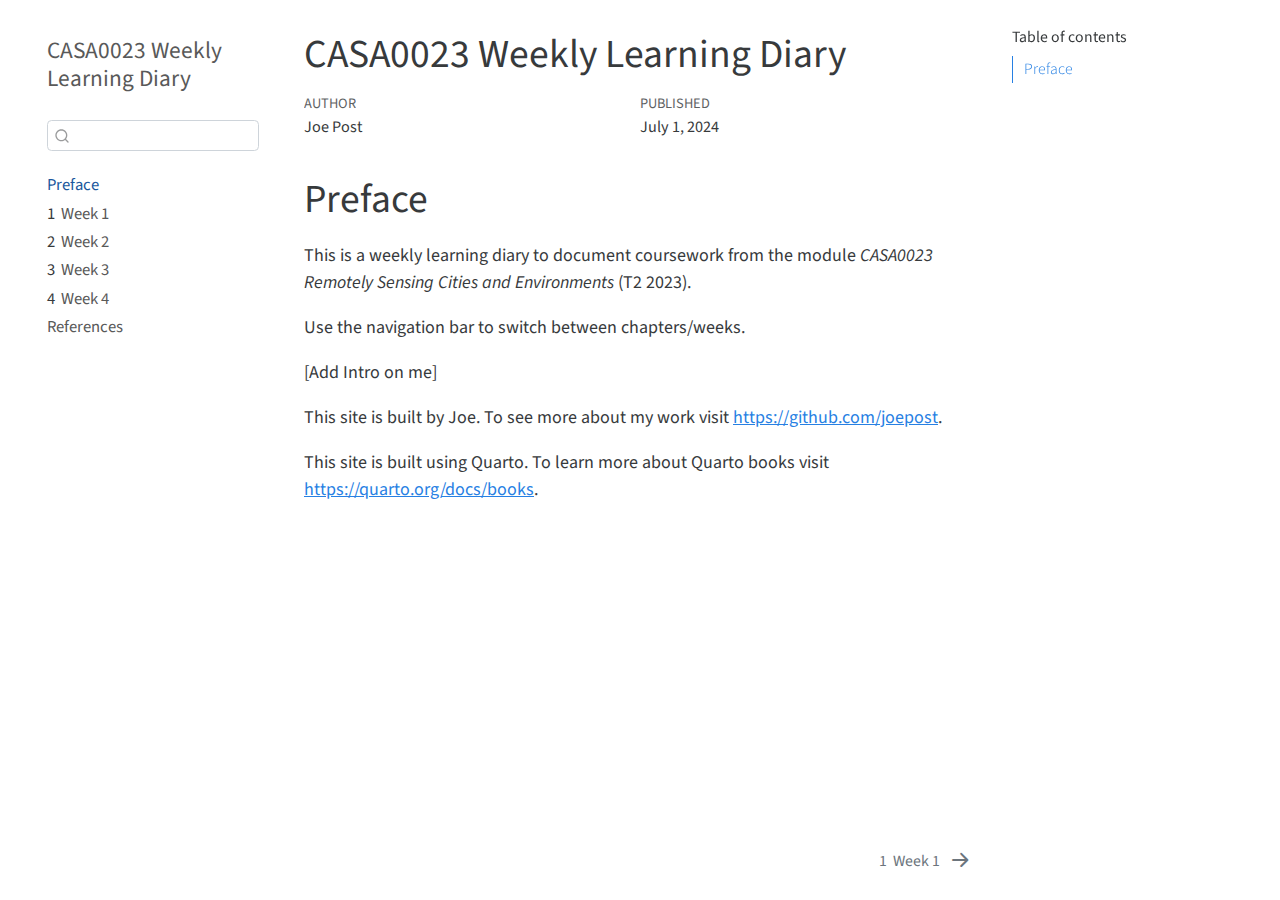
==== docs/index.html @ bc5724bc "clean up week 3 template" ====
<!DOCTYPE html>
<html xmlns="http://www.w3.org/1999/xhtml" lang="en" xml:lang="en"><head>

<meta charset="utf-8">
<meta name="generator" content="quarto-1.1.251">

<meta name="viewport" content="width=device-width, initial-scale=1.0, user-scalable=yes">

<meta name="author" content="Joe Post">
<meta name="dcterms.date" content="2024-07-01">

<title>CASA0023 Weekly Learning Diary</title>
<style>
code{white-space: pre-wrap;}
span.smallcaps{font-variant: small-caps;}
div.columns{display: flex; gap: min(4vw, 1.5em);}
div.column{flex: auto; overflow-x: auto;}
div.hanging-indent{margin-left: 1.5em; text-indent: -1.5em;}
ul.task-list{list-style: none;}
ul.task-list li input[type="checkbox"] {
  width: 0.8em;
  margin: 0 0.8em 0.2em -1.6em;
  vertical-align: middle;
}
</style>


<script src="site_libs/quarto-nav/quarto-nav.js"></script>
<script src="site_libs/quarto-nav/headroom.min.js"></script>
<script src="site_libs/clipboard/clipboard.min.js"></script>
<script src="site_libs/quarto-search/autocomplete.umd.js"></script>
<script src="site_libs/quarto-search/fuse.min.js"></script>
<script src="site_libs/quarto-search/quarto-search.js"></script>
<meta name="quarto:offset" content="./">
<link href="./week1.html" rel="next">
<script src="site_libs/quarto-html/quarto.js"></script>
<script src="site_libs/quarto-html/popper.min.js"></script>
<script src="site_libs/quarto-html/tippy.umd.min.js"></script>
<script src="site_libs/quarto-html/anchor.min.js"></script>
<link href="site_libs/quarto-html/tippy.css" rel="stylesheet">
<link href="site_libs/quarto-html/quarto-syntax-highlighting.css" rel="stylesheet" id="quarto-text-highlighting-styles">
<script src="site_libs/bootstrap/bootstrap.min.js"></script>
<link href="site_libs/bootstrap/bootstrap-icons.css" rel="stylesheet">
<link href="site_libs/bootstrap/bootstrap.min.css" rel="stylesheet" id="quarto-bootstrap" data-mode="light">
<script id="quarto-search-options" type="application/json">{
  "location": "sidebar",
  "copy-button": false,
  "collapse-after": 3,
  "panel-placement": "start",
  "type": "textbox",
  "limit": 20,
  "language": {
    "search-no-results-text": "No results",
    "search-matching-documents-text": "matching documents",
    "search-copy-link-title": "Copy link to search",
    "search-hide-matches-text": "Hide additional matches",
    "search-more-match-text": "more match in this document",
    "search-more-matches-text": "more matches in this document",
    "search-clear-button-title": "Clear",
    "search-detached-cancel-button-title": "Cancel",
    "search-submit-button-title": "Submit"
  }
}</script>


</head>

<body class="nav-sidebar floating">

<div id="quarto-search-results"></div>
  <header id="quarto-header" class="headroom fixed-top">
  <nav class="quarto-secondary-nav" data-bs-toggle="collapse" data-bs-target="#quarto-sidebar" aria-controls="quarto-sidebar" aria-expanded="false" aria-label="Toggle sidebar navigation" onclick="if (window.quartoToggleHeadroom) { window.quartoToggleHeadroom(); }">
    <div class="container-fluid d-flex justify-content-between">
      <h1 class="quarto-secondary-nav-title">CASA0023 Weekly Learning Diary</h1>
      <button type="button" class="quarto-btn-toggle btn" aria-label="Show secondary navigation">
        <i class="bi bi-chevron-right"></i>
      </button>
    </div>
  </nav>
</header>
<!-- content -->
<div id="quarto-content" class="quarto-container page-columns page-rows-contents page-layout-article">
<!-- sidebar -->
  <nav id="quarto-sidebar" class="sidebar collapse sidebar-navigation floating overflow-auto">
    <div class="pt-lg-2 mt-2 text-left sidebar-header">
    <div class="sidebar-title mb-0 py-0">
      <a href="./">CASA0023 Weekly Learning Diary</a> 
    </div>
      </div>
      <div class="mt-2 flex-shrink-0 align-items-center">
        <div class="sidebar-search">
        <div id="quarto-search" class="" title="Search"></div>
        </div>
      </div>
    <div class="sidebar-menu-container"> 
    <ul class="list-unstyled mt-1">
        <li class="sidebar-item">
  <div class="sidebar-item-container"> 
  <a href="./index.html" class="sidebar-item-text sidebar-link active">Preface</a>
  </div>
</li>
        <li class="sidebar-item">
  <div class="sidebar-item-container"> 
  <a href="./week1.html" class="sidebar-item-text sidebar-link"><span class="chapter-number">1</span>&nbsp; <span class="chapter-title">Week 1</span></a>
  </div>
</li>
        <li class="sidebar-item">
  <div class="sidebar-item-container"> 
  <a href="./week2.html" class="sidebar-item-text sidebar-link"><span class="chapter-number">2</span>&nbsp; <span class="chapter-title">Week 2</span></a>
  </div>
</li>
        <li class="sidebar-item">
  <div class="sidebar-item-container"> 
  <a href="./week3.html" class="sidebar-item-text sidebar-link"><span class="chapter-number">3</span>&nbsp; <span class="chapter-title">Week 3</span></a>
  </div>
</li>
        <li class="sidebar-item">
  <div class="sidebar-item-container"> 
  <a href="./week4.html" class="sidebar-item-text sidebar-link"><span class="chapter-number">4</span>&nbsp; <span class="chapter-title">Week 4</span></a>
  </div>
</li>
        <li class="sidebar-item">
  <div class="sidebar-item-container"> 
  <a href="./references.html" class="sidebar-item-text sidebar-link">References</a>
  </div>
</li>
    </ul>
    </div>
</nav>
<!-- margin-sidebar -->
    <div id="quarto-margin-sidebar" class="sidebar margin-sidebar">
        <nav id="TOC" role="doc-toc" class="toc-active">
    <h2 id="toc-title">Table of contents</h2>
   
  <ul>
  <li><a href="#preface" id="toc-preface" class="nav-link active" data-scroll-target="#preface">Preface</a></li>
  </ul>
</nav>
    </div>
<!-- main -->
<main class="content" id="quarto-document-content">

<header id="title-block-header" class="quarto-title-block default">
<div class="quarto-title">
<h1 class="title d-none d-lg-block">CASA0023 Weekly Learning Diary</h1>
</div>



<div class="quarto-title-meta">

    <div>
    <div class="quarto-title-meta-heading">Author</div>
    <div class="quarto-title-meta-contents">
             <p>Joe Post </p>
          </div>
  </div>
    
    <div>
    <div class="quarto-title-meta-heading">Published</div>
    <div class="quarto-title-meta-contents">
      <p class="date">July 1, 2024</p>
    </div>
  </div>
    
  </div>
  

</header>

<section id="preface" class="level1 unnumbered">
<h1 class="unnumbered">Preface</h1>
<p>This is a weekly learning diary to document coursework from the module <em>CASA0023 Remotely Sensing Cities and Environments</em> (T2 2023).</p>
<p>Use the navigation bar to switch between chapters/weeks.</p>
<p>[Add Intro on me]</p>
<p>This site is built by Joe. To see more about my work visit <a href="https://github.com/joepost" class="uri">https://github.com/joepost</a>.</p>
<p>This site is built using Quarto. To learn more about Quarto books visit <a href="https://quarto.org/docs/books" class="uri">https://quarto.org/docs/books</a>.</p>


</section>

</main> <!-- /main -->
<script id="quarto-html-after-body" type="application/javascript">
window.document.addEventListener("DOMContentLoaded", function (event) {
  const toggleBodyColorMode = (bsSheetEl) => {
    const mode = bsSheetEl.getAttribute("data-mode");
    const bodyEl = window.document.querySelector("body");
    if (mode === "dark") {
      bodyEl.classList.add("quarto-dark");
      bodyEl.classList.remove("quarto-light");
    } else {
      bodyEl.classList.add("quarto-light");
      bodyEl.classList.remove("quarto-dark");
    }
  }
  const toggleBodyColorPrimary = () => {
    const bsSheetEl = window.document.querySelector("link#quarto-bootstrap");
    if (bsSheetEl) {
      toggleBodyColorMode(bsSheetEl);
    }
  }
  toggleBodyColorPrimary();  
  const icon = "";
  const anchorJS = new window.AnchorJS();
  anchorJS.options = {
    placement: 'right',
    icon: icon
  };
  anchorJS.add('.anchored');
  const clipboard = new window.ClipboardJS('.code-copy-button', {
    target: function(trigger) {
      return trigger.previousElementSibling;
    }
  });
  clipboard.on('success', function(e) {
    // button target
    const button = e.trigger;
    // don't keep focus
    button.blur();
    // flash "checked"
    button.classList.add('code-copy-button-checked');
    var currentTitle = button.getAttribute("title");
    button.setAttribute("title", "Copied!");
    setTimeout(function() {
      button.setAttribute("title", currentTitle);
      button.classList.remove('code-copy-button-checked');
    }, 1000);
    // clear code selection
    e.clearSelection();
  });
  function tippyHover(el, contentFn) {
    const config = {
      allowHTML: true,
      content: contentFn,
      maxWidth: 500,
      delay: 100,
      arrow: false,
      appendTo: function(el) {
          return el.parentElement;
      },
      interactive: true,
      interactiveBorder: 10,
      theme: 'quarto',
      placement: 'bottom-start'
    };
    window.tippy(el, config); 
  }
  const noterefs = window.document.querySelectorAll('a[role="doc-noteref"]');
  for (var i=0; i<noterefs.length; i++) {
    const ref = noterefs[i];
    tippyHover(ref, function() {
      // use id or data attribute instead here
      let href = ref.getAttribute('data-footnote-href') || ref.getAttribute('href');
      try { href = new URL(href).hash; } catch {}
      const id = href.replace(/^#\/?/, "");
      const note = window.document.getElementById(id);
      return note.innerHTML;
    });
  }
  var bibliorefs = window.document.querySelectorAll('a[role="doc-biblioref"]');
  for (var i=0; i<bibliorefs.length; i++) {
    const ref = bibliorefs[i];
    const cites = ref.parentNode.getAttribute('data-cites').split(' ');
    tippyHover(ref, function() {
      var popup = window.document.createElement('div');
      cites.forEach(function(cite) {
        var citeDiv = window.document.createElement('div');
        citeDiv.classList.add('hanging-indent');
        citeDiv.classList.add('csl-entry');
        var biblioDiv = window.document.getElementById('ref-' + cite);
        if (biblioDiv) {
          citeDiv.innerHTML = biblioDiv.innerHTML;
        }
        popup.appendChild(citeDiv);
      });
      return popup.innerHTML;
    });
  }
});
</script>
<nav class="page-navigation">
  <div class="nav-page nav-page-previous">
  </div>
  <div class="nav-page nav-page-next">
      <a href="./week1.html" class="pagination-link">
        <span class="nav-page-text"><span class="chapter-number">1</span>&nbsp; <span class="chapter-title">Week 1</span></span> <i class="bi bi-arrow-right-short"></i>
      </a>
  </div>
</nav>
</div> <!-- /content -->



</body></html>
---- docs/site_libs/quarto-html/tippy.css ----
.tippy-box[data-animation=fade][data-state=hidden]{opacity:0}[data-tippy-root]{max-width:calc(100vw - 10px)}.tippy-box{position:relative;background-color:#333;color:#fff;border-radius:4px;font-size:14px;line-height:1.4;white-space:normal;outline:0;transition-property:transform,visibility,opacity}.tippy-box[data-placement^=top]>.tippy-arrow{bottom:0}.tippy-box[data-placement^=top]>.tippy-arrow:before{bottom:-7px;left:0;border-width:8px 8px 0;border-top-color:initial;transform-origin:center top}.tippy-box[data-placement^=bottom]>.tippy-arrow{top:0}.tippy-box[data-placement^=bottom]>.tippy-arrow:before{top:-7px;left:0;border-width:0 8px 8px;border-bottom-color:initial;transform-origin:center bottom}.tippy-box[data-placement^=left]>.tippy-arrow{right:0}.tippy-box[data-placement^=left]>.tippy-arrow:before{border-width:8px 0 8px 8px;border-left-color:initial;right:-7px;transform-origin:center left}.tippy-box[data-placement^=right]>.tippy-arrow{left:0}.tippy-box[data-placement^=right]>.tippy-arrow:before{left:-7px;border-width:8px 8px 8px 0;border-right-color:initial;transform-origin:center right}.tippy-box[data-inertia][data-state=visible]{transition-timing-function:cubic-bezier(.54,1.5,.38,1.11)}.tippy-arrow{width:16px;height:16px;color:#333}.tippy-arrow:before{content:"";position:absolute;border-color:transparent;border-style:solid}.tippy-content{position:relative;padding:5px 9px;z-index:1}
---- docs/site_libs/quarto-html/quarto-syntax-highlighting.css ----
/* quarto syntax highlight colors */
:root {
  --quarto-hl-ot-color: #003B4F;
  --quarto-hl-at-color: #657422;
  --quarto-hl-ss-color: #20794D;
  --quarto-hl-an-color: #5E5E5E;
  --quarto-hl-fu-color: #4758AB;
  --quarto-hl-st-color: #20794D;
  --quarto-hl-cf-color: #003B4F;
  --quarto-hl-op-color: #5E5E5E;
  --quarto-hl-er-color: #AD0000;
  --quarto-hl-bn-color: #AD0000;
  --quarto-hl-al-color: #AD0000;
  --quarto-hl-va-color: #111111;
  --quarto-hl-bu-color: inherit;
  --quarto-hl-ex-color: inherit;
  --quarto-hl-pp-color: #AD0000;
  --quarto-hl-in-color: #5E5E5E;
  --quarto-hl-vs-color: #20794D;
  --quarto-hl-wa-color: #5E5E5E;
  --quarto-hl-do-color: #5E5E5E;
  --quarto-hl-im-color: #00769E;
  --quarto-hl-ch-color: #20794D;
  --quarto-hl-dt-color: #AD0000;
  --quarto-hl-fl-color: #AD0000;
  --quarto-hl-co-color: #5E5E5E;
  --quarto-hl-cv-color: #5E5E5E;
  --quarto-hl-cn-color: #8f5902;
  --quarto-hl-sc-color: #5E5E5E;
  --quarto-hl-dv-color: #AD0000;
  --quarto-hl-kw-color: #003B4F;
}

/* other quarto variables */
:root {
  --quarto-font-monospace: SFMono-Regular, Menlo, Monaco, Consolas, "Liberation Mono", "Courier New", monospace;
}

pre > code.sourceCode > span {
  color: #003B4F;
}

code span {
  color: #003B4F;
}

code.sourceCode > span {
  color: #003B4F;
}

div.sourceCode,
div.sourceCode pre.sourceCode {
  color: #003B4F;
}

code span.ot {
  color: #003B4F;
}

code span.at {
  color: #657422;
}

code span.ss {
  color: #20794D;
}

code span.an {
  color: #5E5E5E;
}

code span.fu {
  color: #4758AB;
}

code span.st {
  color: #20794D;
}

code span.cf {
  color: #003B4F;
}

code span.op {
  color: #5E5E5E;
}

code span.er {
  color: #AD0000;
}

code span.bn {
  color: #AD0000;
}

code span.al {
  color: #AD0000;
}

code span.va {
  color: #111111;
}

code span.pp {
  color: #AD0000;
}

code span.in {
  color: #5E5E5E;
}

code span.vs {
  color: #20794D;
}

code span.wa {
  color: #5E5E5E;
  font-style: italic;
}

code span.do {
  color: #5E5E5E;
  font-style: italic;
}

code span.im {
  color: #00769E;
}

code span.ch {
  color: #20794D;
}

code span.dt {
  color: #AD0000;
}

code span.fl {
  color: #AD0000;
}

code span.co {
  color: #5E5E5E;
}

code span.cv {
  color: #5E5E5E;
  font-style: italic;
}

code span.cn {
  color: #8f5902;
}

code span.sc {
  color: #5E5E5E;
}

code span.dv {
  color: #AD0000;
}

code span.kw {
  color: #003B4F;
}

.prevent-inlining {
  content: "</";
}

/*# sourceMappingURL=debc5d5d77c3f9108843748ff7464032.css.map */
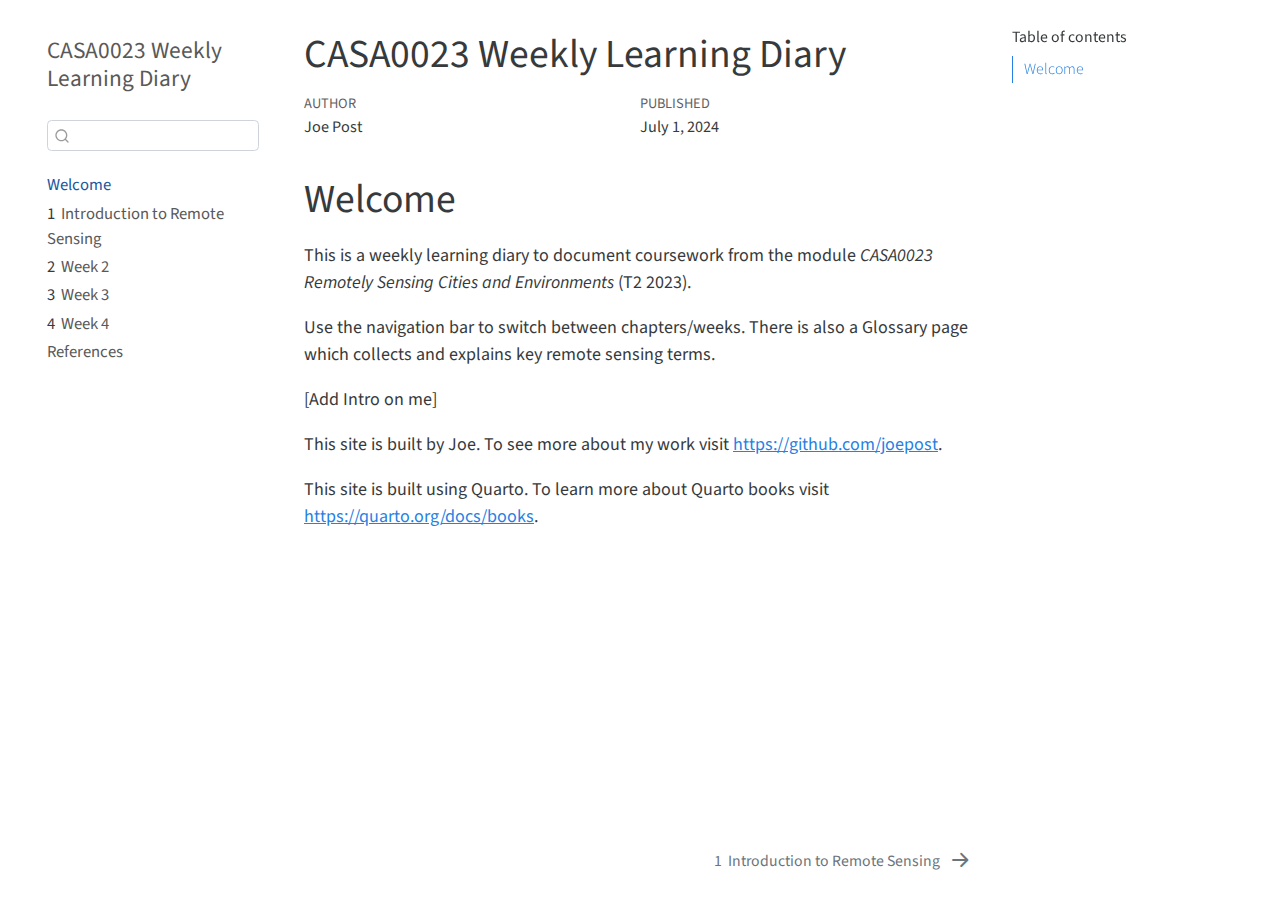
==== commit 011519da: "start filling out week 1 entry - summary" ====
--- a/docs/index.html
+++ b/docs/index.html
@@ -96,12 +96,12 @@
     <ul class="list-unstyled mt-1">
         <li class="sidebar-item">
   <div class="sidebar-item-container"> 
-  <a href="./index.html" class="sidebar-item-text sidebar-link active">Preface</a>
-  </div>
-</li>
-        <li class="sidebar-item">
-  <div class="sidebar-item-container"> 
-  <a href="./week1.html" class="sidebar-item-text sidebar-link"><span class="chapter-number">1</span>&nbsp; <span class="chapter-title">Week 1</span></a>
+  <a href="./index.html" class="sidebar-item-text sidebar-link active">Welcome</a>
+  </div>
+</li>
+        <li class="sidebar-item">
+  <div class="sidebar-item-container"> 
+  <a href="./week1.html" class="sidebar-item-text sidebar-link"><span class="chapter-number">1</span>&nbsp; <span class="chapter-title">Introduction to Remote Sensing</span></a>
   </div>
 </li>
         <li class="sidebar-item">
@@ -133,7 +133,7 @@
     <h2 id="toc-title">Table of contents</h2>
    
   <ul>
-  <li><a href="#preface" id="toc-preface" class="nav-link active" data-scroll-target="#preface">Preface</a></li>
+  <li><a href="#welcome" id="toc-welcome" class="nav-link active" data-scroll-target="#welcome">Welcome</a></li>
   </ul>
 </nav>
     </div>
@@ -168,10 +168,10 @@
 
 </header>
 
-<section id="preface" class="level1 unnumbered">
-<h1 class="unnumbered">Preface</h1>
+<section id="welcome" class="level1 unnumbered">
+<h1 class="unnumbered">Welcome</h1>
 <p>This is a weekly learning diary to document coursework from the module <em>CASA0023 Remotely Sensing Cities and Environments</em> (T2 2023).</p>
-<p>Use the navigation bar to switch between chapters/weeks.</p>
+<p>Use the navigation bar to switch between chapters/weeks. There is also a Glossary page which collects and explains key remote sensing terms.</p>
 <p>[Add Intro on me]</p>
 <p>This site is built by Joe. To see more about my work visit <a href="https://github.com/joepost" class="uri">https://github.com/joepost</a>.</p>
 <p>This site is built using Quarto. To learn more about Quarto books visit <a href="https://quarto.org/docs/books" class="uri">https://quarto.org/docs/books</a>.</p>
@@ -283,7 +283,7 @@
   </div>
   <div class="nav-page nav-page-next">
       <a href="./week1.html" class="pagination-link">
-        <span class="nav-page-text"><span class="chapter-number">1</span>&nbsp; <span class="chapter-title">Week 1</span></span> <i class="bi bi-arrow-right-short"></i>
+        <span class="nav-page-text"><span class="chapter-number">1</span>&nbsp; <span class="chapter-title">Introduction to Remote Sensing</span></span> <i class="bi bi-arrow-right-short"></i>
       </a>
   </div>
 </nav>
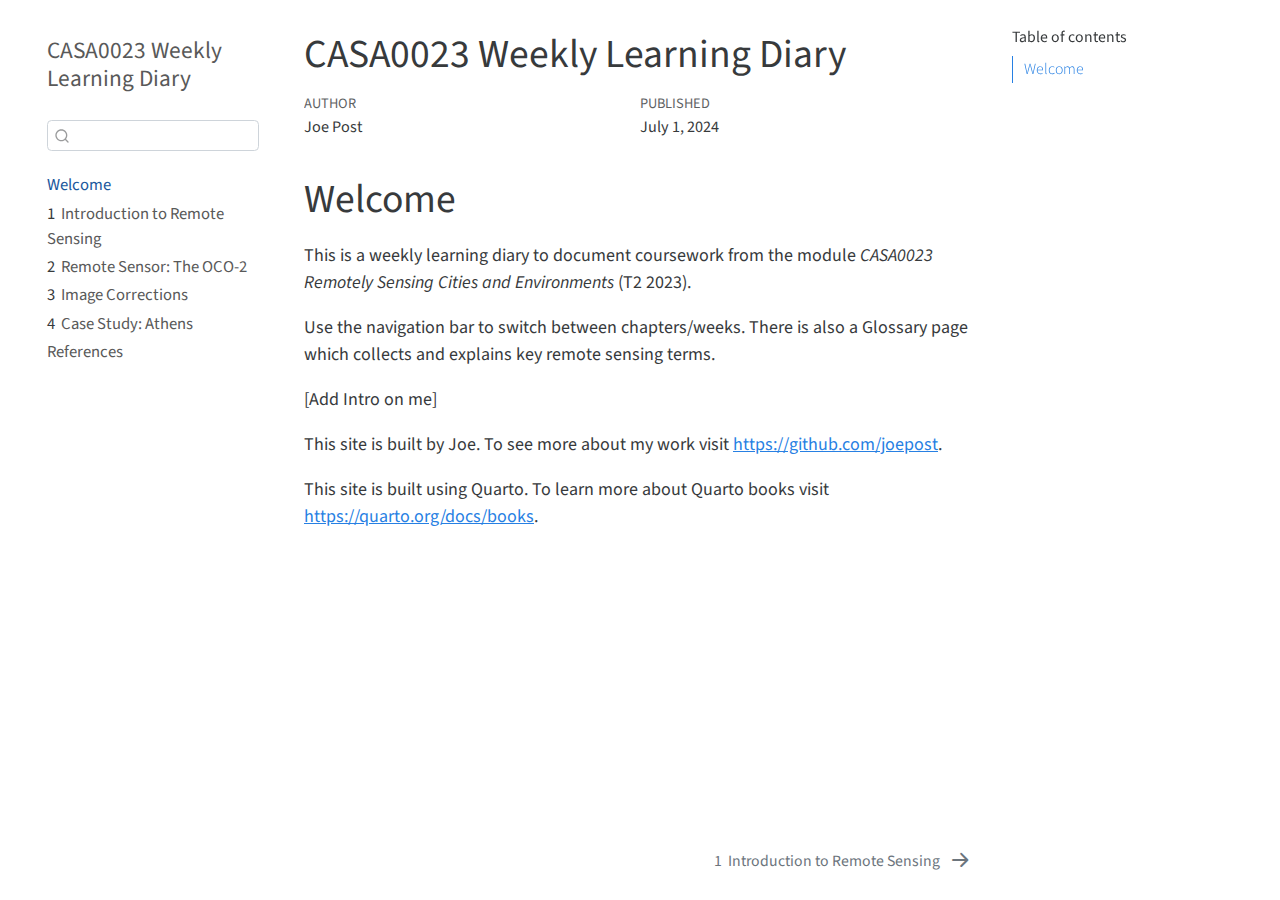
==== commit 33472a39: "complete week1 - fix up titles for sections" ====
--- a/docs/index.html
+++ b/docs/index.html
@@ -106,17 +106,17 @@
 </li>
         <li class="sidebar-item">
   <div class="sidebar-item-container"> 
-  <a href="./week2.html" class="sidebar-item-text sidebar-link"><span class="chapter-number">2</span>&nbsp; <span class="chapter-title">Week 2</span></a>
-  </div>
-</li>
-        <li class="sidebar-item">
-  <div class="sidebar-item-container"> 
-  <a href="./week3.html" class="sidebar-item-text sidebar-link"><span class="chapter-number">3</span>&nbsp; <span class="chapter-title">Week 3</span></a>
-  </div>
-</li>
-        <li class="sidebar-item">
-  <div class="sidebar-item-container"> 
-  <a href="./week4.html" class="sidebar-item-text sidebar-link"><span class="chapter-number">4</span>&nbsp; <span class="chapter-title">Week 4</span></a>
+  <a href="./week2.html" class="sidebar-item-text sidebar-link"><span class="chapter-number">2</span>&nbsp; <span class="chapter-title">Remote Sensor: The OCO-2</span></a>
+  </div>
+</li>
+        <li class="sidebar-item">
+  <div class="sidebar-item-container"> 
+  <a href="./week3.html" class="sidebar-item-text sidebar-link"><span class="chapter-number">3</span>&nbsp; <span class="chapter-title">Image Corrections</span></a>
+  </div>
+</li>
+        <li class="sidebar-item">
+  <div class="sidebar-item-container"> 
+  <a href="./week4.html" class="sidebar-item-text sidebar-link"><span class="chapter-number">4</span>&nbsp; <span class="chapter-title">Case Study: Athens</span></a>
   </div>
 </li>
         <li class="sidebar-item">
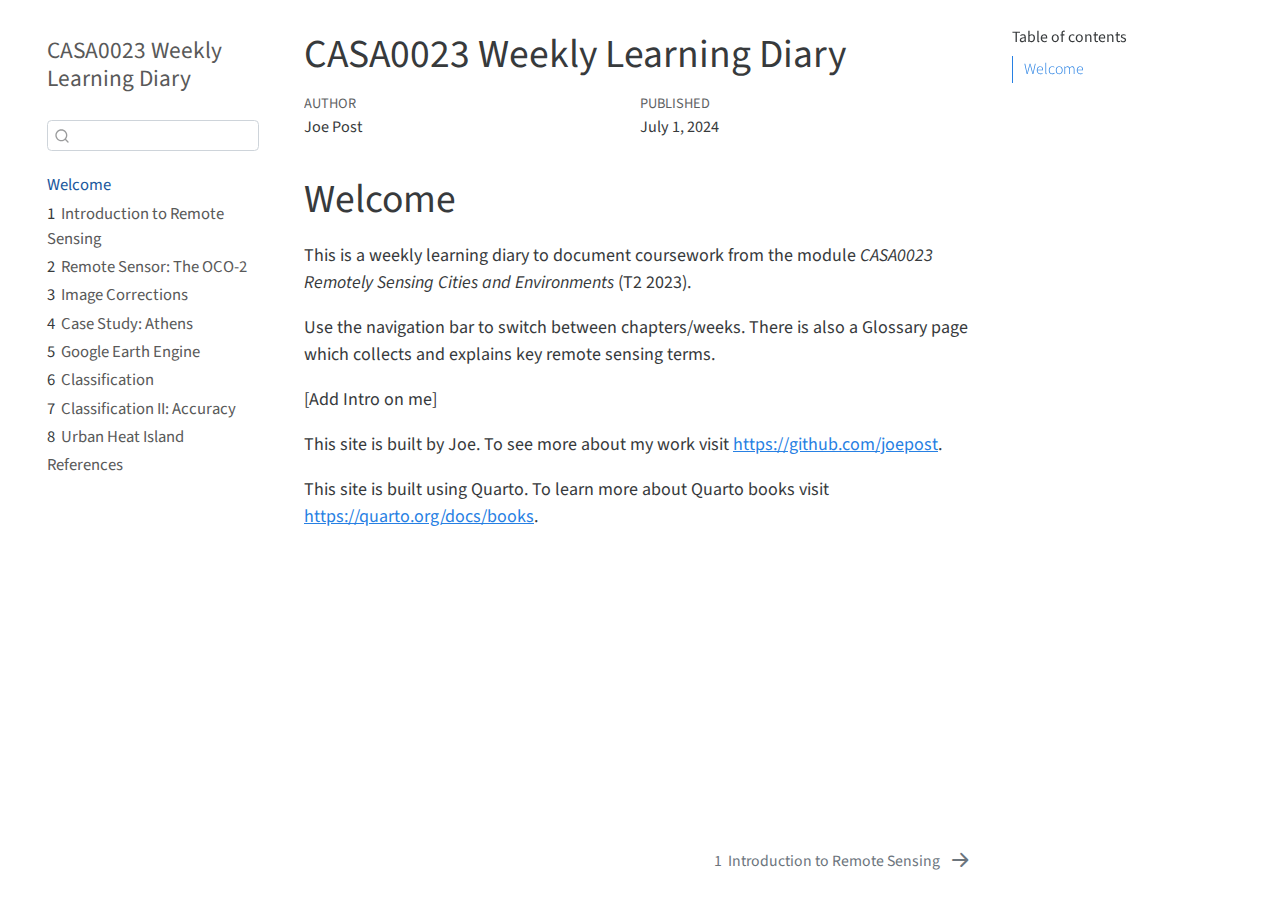
==== commit 9af0b770: "start week 6 summary section" ====
--- a/docs/index.html
+++ b/docs/index.html
@@ -2,7 +2,7 @@
 <html xmlns="http://www.w3.org/1999/xhtml" lang="en" xml:lang="en"><head>
 
 <meta charset="utf-8">
-<meta name="generator" content="quarto-1.1.251">
+<meta name="generator" content="quarto-1.2.335">
 
 <meta name="viewport" content="width=device-width, initial-scale=1.0, user-scalable=yes">
 
@@ -121,6 +121,26 @@
 </li>
         <li class="sidebar-item">
   <div class="sidebar-item-container"> 
+  <a href="./week5.html" class="sidebar-item-text sidebar-link"><span class="chapter-number">5</span>&nbsp; <span class="chapter-title">Google Earth Engine</span></a>
+  </div>
+</li>
+        <li class="sidebar-item">
+  <div class="sidebar-item-container"> 
+  <a href="./week6.html" class="sidebar-item-text sidebar-link"><span class="chapter-number">6</span>&nbsp; <span class="chapter-title">Classification</span></a>
+  </div>
+</li>
+        <li class="sidebar-item">
+  <div class="sidebar-item-container"> 
+  <a href="./week7.html" class="sidebar-item-text sidebar-link"><span class="chapter-number">7</span>&nbsp; <span class="chapter-title">Classification II: Accuracy</span></a>
+  </div>
+</li>
+        <li class="sidebar-item">
+  <div class="sidebar-item-container"> 
+  <a href="./week8.html" class="sidebar-item-text sidebar-link"><span class="chapter-number">8</span>&nbsp; <span class="chapter-title">Urban Heat Island</span></a>
+  </div>
+</li>
+        <li class="sidebar-item">
+  <div class="sidebar-item-container"> 
   <a href="./references.html" class="sidebar-item-text sidebar-link">References</a>
   </div>
 </li>
@@ -162,6 +182,7 @@
       <p class="date">July 1, 2024</p>
     </div>
   </div>
+  
     
   </div>
   
@@ -221,7 +242,24 @@
     button.classList.add('code-copy-button-checked');
     var currentTitle = button.getAttribute("title");
     button.setAttribute("title", "Copied!");
+    let tooltip;
+    if (window.bootstrap) {
+      button.setAttribute("data-bs-toggle", "tooltip");
+      button.setAttribute("data-bs-placement", "left");
+      button.setAttribute("data-bs-title", "Copied!");
+      tooltip = new bootstrap.Tooltip(button, 
+        { trigger: "manual", 
+          customClass: "code-copy-button-tooltip",
+          offset: [0, -8]});
+      tooltip.show();    
+    }
     setTimeout(function() {
+      if (tooltip) {
+        tooltip.hide();
+        button.removeAttribute("data-bs-title");
+        button.removeAttribute("data-bs-toggle");
+        button.removeAttribute("data-bs-placement");
+      }
       button.setAttribute("title", currentTitle);
       button.classList.remove('code-copy-button-checked');
     }, 1000);
@@ -257,24 +295,42 @@
       return note.innerHTML;
     });
   }
+  const findCites = (el) => {
+    const parentEl = el.parentElement;
+    if (parentEl) {
+      const cites = parentEl.dataset.cites;
+      if (cites) {
+        return {
+          el,
+          cites: cites.split(' ')
+        };
+      } else {
+        return findCites(el.parentElement)
+      }
+    } else {
+      return undefined;
+    }
+  };
   var bibliorefs = window.document.querySelectorAll('a[role="doc-biblioref"]');
   for (var i=0; i<bibliorefs.length; i++) {
     const ref = bibliorefs[i];
-    const cites = ref.parentNode.getAttribute('data-cites').split(' ');
-    tippyHover(ref, function() {
-      var popup = window.document.createElement('div');
-      cites.forEach(function(cite) {
-        var citeDiv = window.document.createElement('div');
-        citeDiv.classList.add('hanging-indent');
-        citeDiv.classList.add('csl-entry');
-        var biblioDiv = window.document.getElementById('ref-' + cite);
-        if (biblioDiv) {
-          citeDiv.innerHTML = biblioDiv.innerHTML;
-        }
-        popup.appendChild(citeDiv);
+    const citeInfo = findCites(ref);
+    if (citeInfo) {
+      tippyHover(citeInfo.el, function() {
+        var popup = window.document.createElement('div');
+        citeInfo.cites.forEach(function(cite) {
+          var citeDiv = window.document.createElement('div');
+          citeDiv.classList.add('hanging-indent');
+          citeDiv.classList.add('csl-entry');
+          var biblioDiv = window.document.getElementById('ref-' + cite);
+          if (biblioDiv) {
+            citeDiv.innerHTML = biblioDiv.innerHTML;
+          }
+          popup.appendChild(citeDiv);
+        });
+        return popup.innerHTML;
       });
-      return popup.innerHTML;
-    });
+    }
   }
 });
 </script>
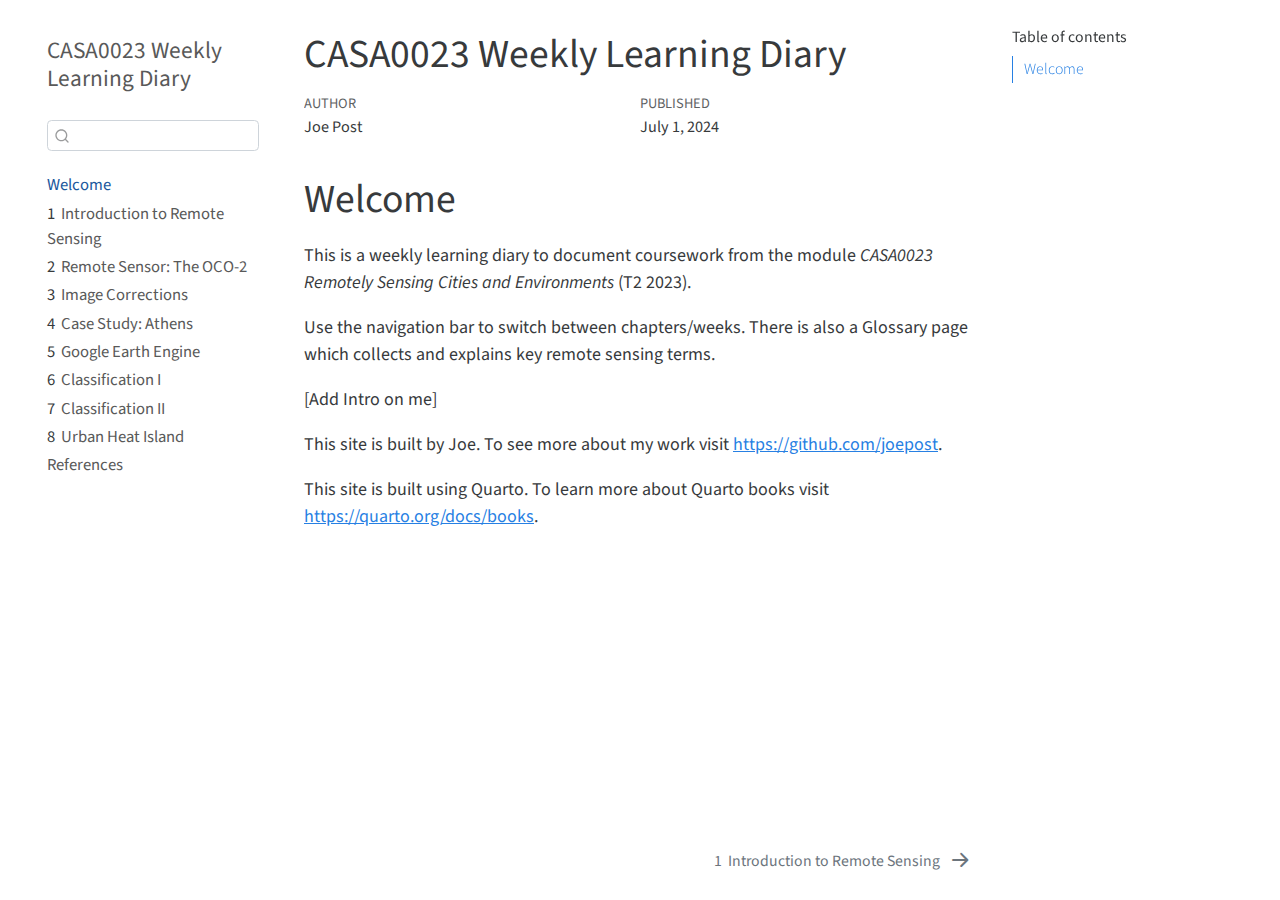
==== commit 19493871: "week 7 summary updated" ====
--- a/docs/index.html
+++ b/docs/index.html
@@ -126,12 +126,12 @@
 </li>
         <li class="sidebar-item">
   <div class="sidebar-item-container"> 
-  <a href="./week6.html" class="sidebar-item-text sidebar-link"><span class="chapter-number">6</span>&nbsp; <span class="chapter-title">Classification</span></a>
-  </div>
-</li>
-        <li class="sidebar-item">
-  <div class="sidebar-item-container"> 
-  <a href="./week7.html" class="sidebar-item-text sidebar-link"><span class="chapter-number">7</span>&nbsp; <span class="chapter-title">Classification II: Accuracy</span></a>
+  <a href="./week6.html" class="sidebar-item-text sidebar-link"><span class="chapter-number">6</span>&nbsp; <span class="chapter-title">Classification I</span></a>
+  </div>
+</li>
+        <li class="sidebar-item">
+  <div class="sidebar-item-container"> 
+  <a href="./week7.html" class="sidebar-item-text sidebar-link"><span class="chapter-number">7</span>&nbsp; <span class="chapter-title">Classification II</span></a>
   </div>
 </li>
         <li class="sidebar-item">
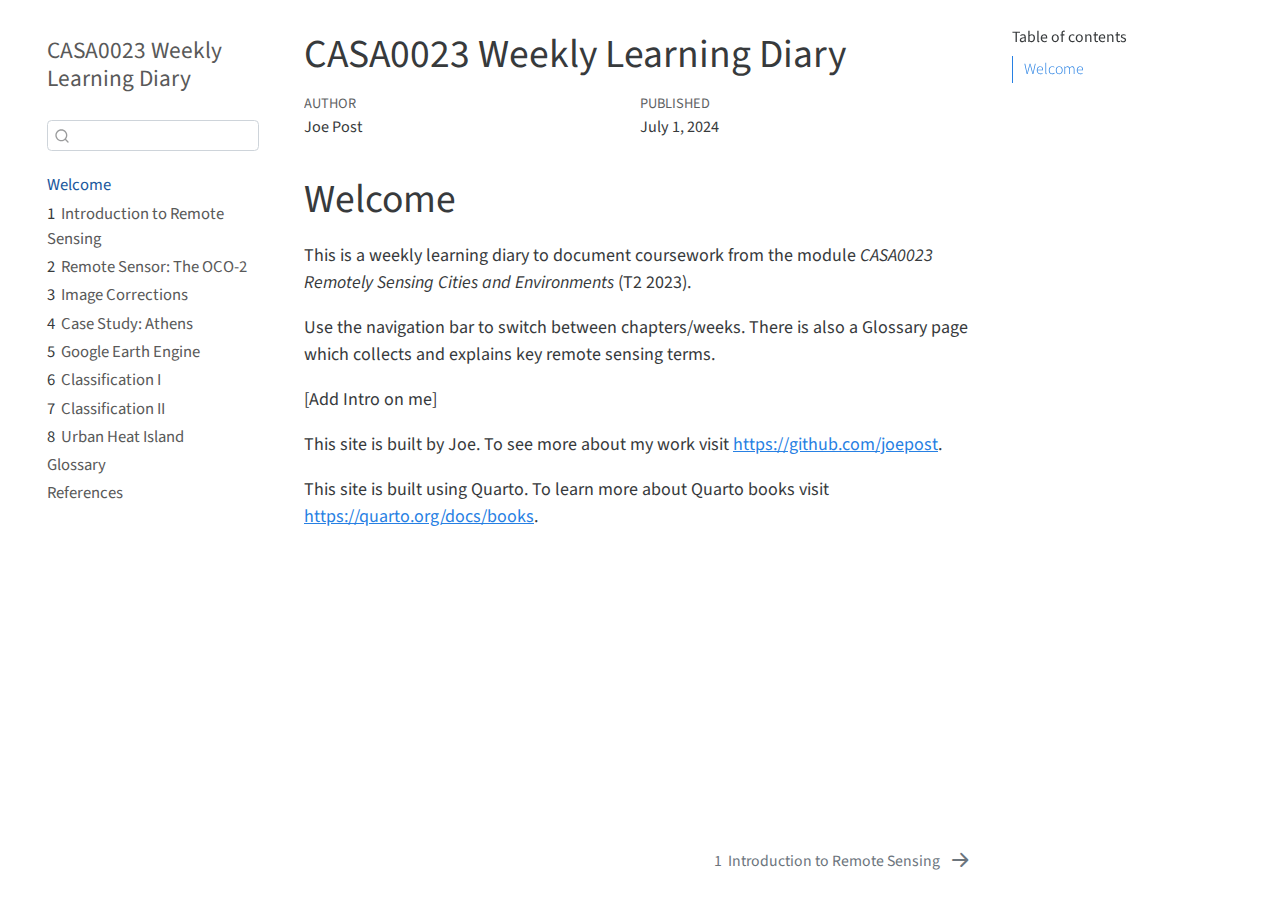
==== commit 4688ab44: "add glossary" ====
--- a/docs/index.html
+++ b/docs/index.html
@@ -141,6 +141,11 @@
 </li>
         <li class="sidebar-item">
   <div class="sidebar-item-container"> 
+  <a href="./glossary.html" class="sidebar-item-text sidebar-link">Glossary</a>
+  </div>
+</li>
+        <li class="sidebar-item">
+  <div class="sidebar-item-container"> 
   <a href="./references.html" class="sidebar-item-text sidebar-link">References</a>
   </div>
 </li>
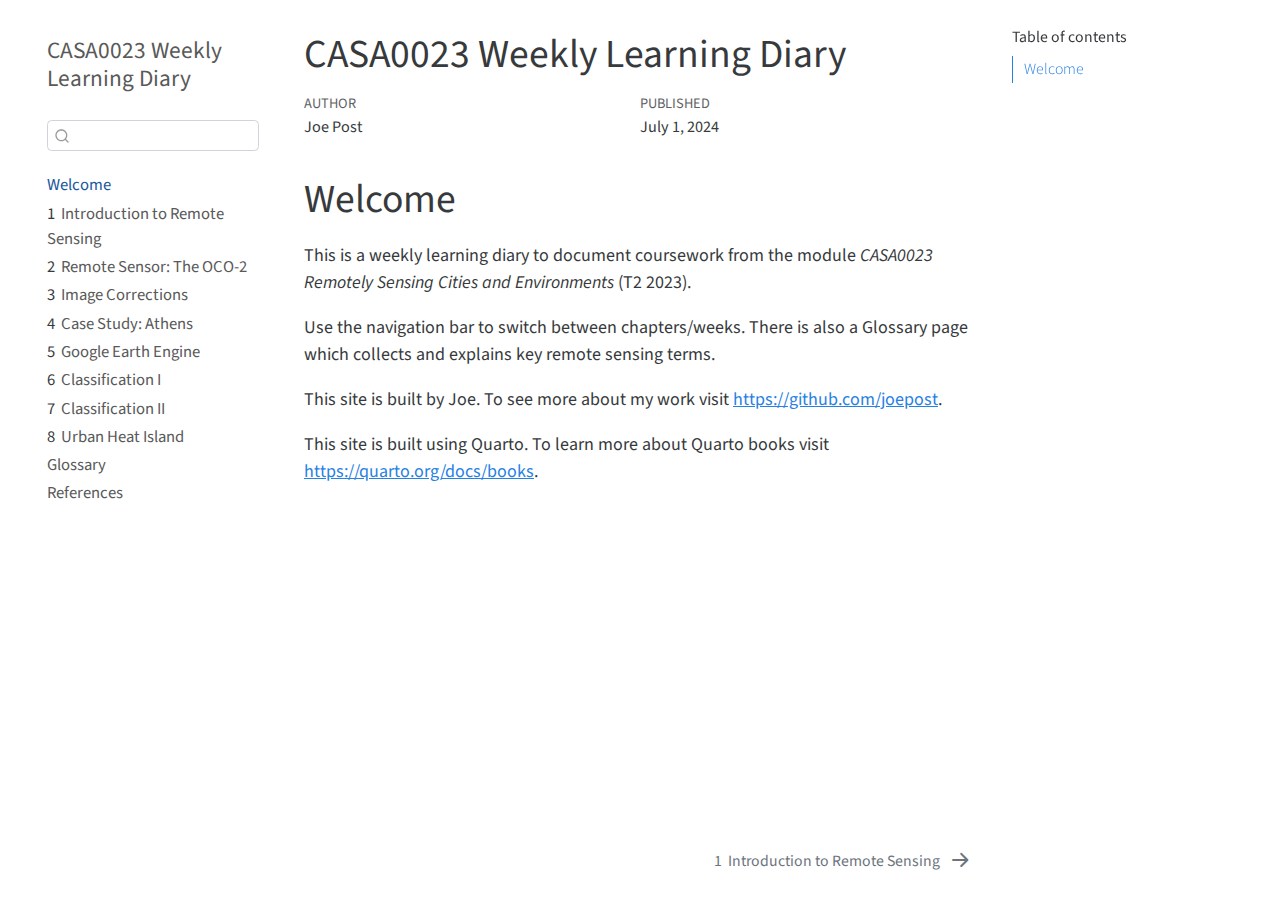
==== commit a0132d1a: "final commit submission" ====
--- a/docs/index.html
+++ b/docs/index.html
@@ -198,7 +198,6 @@
 <h1 class="unnumbered">Welcome</h1>
 <p>This is a weekly learning diary to document coursework from the module <em>CASA0023 Remotely Sensing Cities and Environments</em> (T2 2023).</p>
 <p>Use the navigation bar to switch between chapters/weeks. There is also a Glossary page which collects and explains key remote sensing terms.</p>
-<p>[Add Intro on me]</p>
 <p>This site is built by Joe. To see more about my work visit <a href="https://github.com/joepost" class="uri">https://github.com/joepost</a>.</p>
 <p>This site is built using Quarto. To learn more about Quarto books visit <a href="https://quarto.org/docs/books" class="uri">https://quarto.org/docs/books</a>.</p>
 
